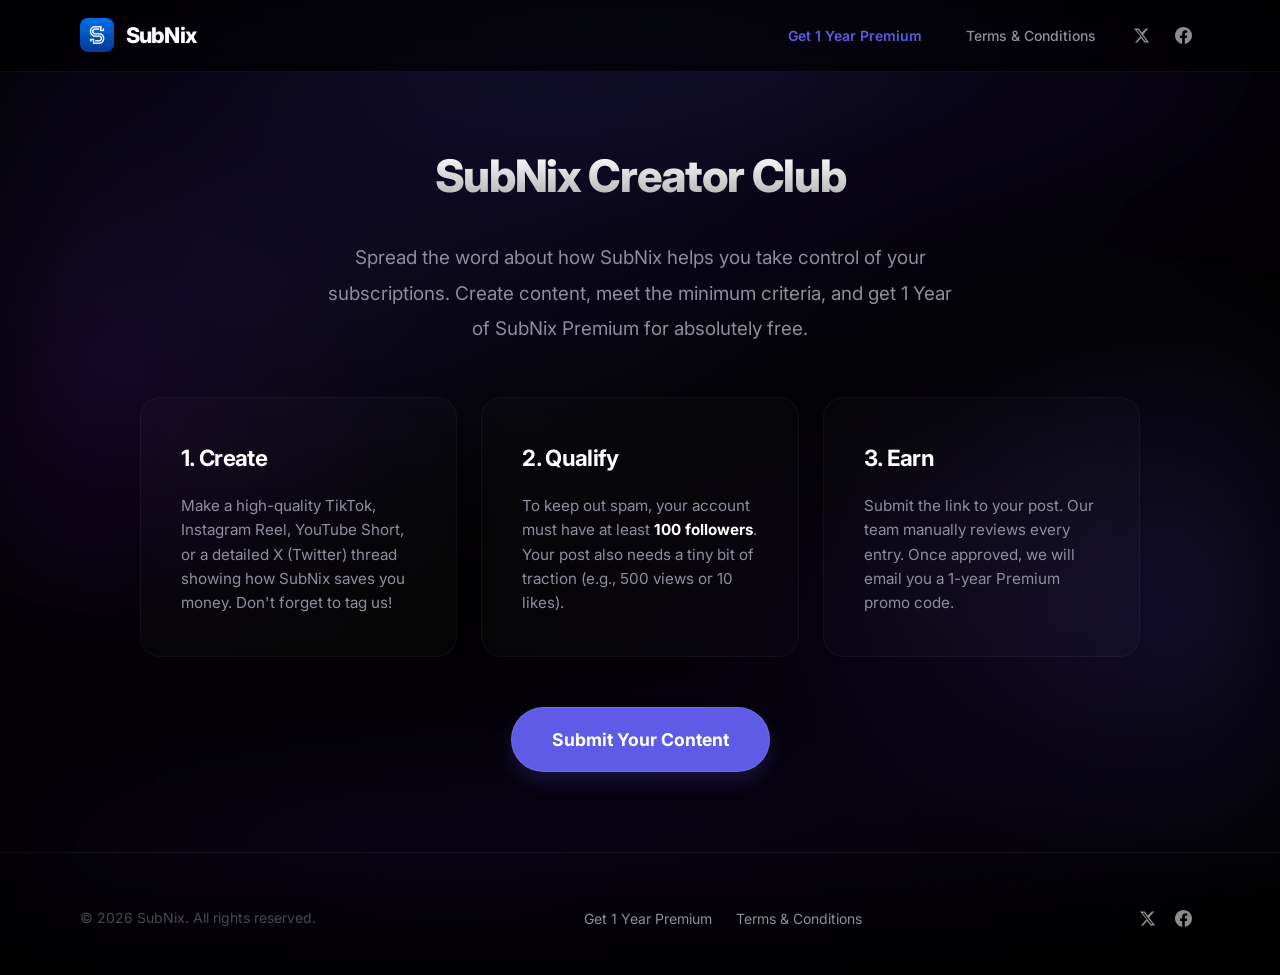
==== creator-club.html @ 7ee9c7db "Add files via upload" ====
<!DOCTYPE html>
<html lang="en">

<head>
    <meta charset="UTF-8">
    <meta name="viewport" content="width=device-width, initial-scale=1.0">
    <meta name="referrer" content="strict-origin-when-cross-origin">
    <title>Get 1 Year Premium Free - SubNix Creator Club</title>
    <meta name="description"
        content="Join the SubNix Creator Club. Create content about SubNix and earn 1 year of Premium for free.">
    <link rel="preconnect" href="https://fonts.googleapis.com">
    <link rel="preconnect" href="https://fonts.gstatic.com" crossorigin>
    <link href="https://fonts.googleapis.com/css2?family=Inter:wght@400;500;600;700;800&display=swap" rel="stylesheet">
    <link rel="stylesheet" href="style.css">
    <style>
        .creator-wrapper {
            display: flex;
            flex-direction: column;
            align-items: center;
            justify-content: center;
            gap: 50px;
            padding: 80px 20px;
            min-height: calc(100vh - 150px);
            text-align: center;
        }

        .creator-hero {
            max-width: 800px;
        }

        .creator-hero p {
            max-width: 640px;
            margin: 0 auto;
            color: var(--grey-500);
        }

        .steps-container {
            width: 100%;
            max-width: 1000px;
            margin: 0 auto;
        }

        .steps-grid {
            display: grid;
            grid-template-columns: repeat(auto-fit, minmax(280px, 1fr));
            gap: 24px;
        }

        .step-card {
            background: var(--white-02);
            backdrop-filter: blur(15px);
            -webkit-backdrop-filter: blur(15px);
            border: 1px solid var(--white-04);
            border-radius: 20px;
            padding: clamp(1.5rem, 4vw, 2.5rem);
            transition: transform 0.3s ease, border-color 0.3s ease;
            text-align: left;
        }

        .step-card:hover {
            transform: translateY(-5px);
            border-color: var(--indigo-border);
        }

        .step-card h3 {
            font-size: 1.4rem;
            margin-bottom: 1rem;
            color: var(--white);
        }

        .step-card p {
            font-size: 0.95rem;
            color: var(--grey-500);
            line-height: 1.6;
            margin: 0;
        }

        .btn-submit {
            display: inline-block;
            background: var(--indigo);
            color: var(--white);
            padding: 16px 40px;
            border-radius: 9999px;
            font-weight: 700;
            font-size: 1.1rem;
            transition: all 0.3s var(--ease-spring);
            box-shadow: 0 10px 20px rgba(94, 92, 230, 0.2);
            border: 1px solid rgba(255, 255, 255, 0.1);
            text-decoration: none;
        }

        .btn-submit:hover {
            transform: translateY(-4px) scale(1.02);
            box-shadow: 0 15px 30px rgba(94, 92, 230, 0.4);
            background: var(--indigo-bright);
            color: var(--white);
        }
    </style>

    <link rel="icon" type="image/png" href="favicon.png">
    <link rel="apple-touch-icon" href="favicon.png">

    <meta name="title" content="Get 1 Year Premium Free - SubNix Creator Club">
    <meta name="description"
        content="Join the SubNix Creator Club. Create content about SubNix and earn 1 year of Premium for free.">

    <meta property="og:type" content="website">
    <meta property="og:title" content="SubNix - Manage subscriptions. Save money.">
    <meta property="og:description"
        content="The smart subscription tracker with offline notifications, advanced analytics, and exclusive promo codes.">
    <meta property="og:image" content="og-image.jpg">

    <meta property="twitter:card" content="summary_large_image">
    <meta property="twitter:title" content="SubNix - Manage subscriptions. Save money.">
    <meta property="twitter:description"
        content="The smart subscription tracker with offline notifications, advanced analytics, and exclusive promo codes.">
    <meta property="twitter:image" content="og-image.jpg">
</head>

<body>

    <header class="navbar">
        <div class="container nav-content">
            <div class="nav-brand">
                <a href="index.html" style="display: flex; align-items: center; gap: 12px; text-decoration: none;">
                    <img src="logo.png" alt="SubNix Logo" class="nav-logo">
                    <span class="logo-text">SubNix</span>
                </a>
            </div>
            <nav class="nav-links">
                <a href="creator-club.html" class="premium-nav-link">Get 1 Year Premium</a>
                <a href="terms.html">Terms &amp; Conditions</a>
                <div class="nav-social" style="display: flex; gap: 8px; align-items: center; margin-left: 10px;">
                    <a href="https://x.com/subnix_app" target="_blank" rel="noopener noreferrer" class="social-icon"
                        aria-label="X (Twitter)">
                        <svg xmlns="http://www.w3.org/2000/svg" viewBox="0 0 24 24" fill="currentColor"
                            aria-hidden="true">
                            <path
                                d="M18.244 2.25h3.308l-7.227 8.26 8.502 11.24H16.17l-4.714-6.231-5.401 6.231H2.746l7.73-8.835L1.254 2.25H8.08l4.259 5.632 5.905-5.632zm-1.161 17.52h1.833L7.084 4.126H5.117z" />
                        </svg>
                    </a>
                    <a href="#" class="social-icon" aria-label="Facebook" rel="noopener">
                        <svg xmlns="http://www.w3.org/2000/svg" viewBox="0 0 24 24" fill="currentColor"
                            aria-hidden="true">
                            <path
                                d="M24 12.073c0-6.627-5.373-12-12-12s-12 5.373-12 12c0 5.99 4.388 10.954 10.125 11.854v-8.385H7.078v-3.47h3.047V9.43c0-3.007 1.792-4.669 4.533-4.669 1.312 0 2.686.235 2.686.235v2.953H15.83c-1.491 0-1.956.925-1.956 1.874v2.25h3.328l-.532 3.47h-2.796v8.385C19.612 23.027 24 18.062 24 12.073z" />
                        </svg>
                    </a>
                </div>
            </nav>
        </div>
    </header>

    <main>
        <div class="container">
            <div class="creator-wrapper">
                <!-- Hero -->
                <div class="creator-hero">
                    <h1 class="languages-title gradient-text">
                        SubNix Creator Club
                    </h1>
                    <p class="hero-subtitle" style="margin-bottom: 0;">
                        Spread the word about how SubNix helps you take control of your subscriptions.
                        Create content, meet the minimum criteria, and get 1 Year of SubNix Premium for absolutely free.
                    </p>
                </div>

                <!-- Steps -->
                <div class="steps-container">
                    <div class="steps-grid">
                        <div class="step-card">
                            <h3>1. Create</h3>
                            <p>Make a high-quality TikTok, Instagram Reel, YouTube Short, or a detailed X (Twitter)
                                thread
                                showing how SubNix saves you money. Don't forget to tag us!</p>
                        </div>
                        <div class="step-card">
                            <h3>2. Qualify</h3>
                            <p>To keep out spam, your account must have at least <strong>100 followers</strong>. Your
                                post
                                also needs a tiny bit of traction (e.g., 500 views or 10 likes).</p>
                        </div>
                        <div class="step-card">
                            <h3>3. Earn</h3>
                            <p>Submit the link to your post. Our team manually reviews every entry. Once approved, we
                                will
                                email you a 1-year Premium promo code.</p>
                        </div>
                    </div>
                </div>

                <!-- CTA -->
                <div class="creator-cta">
                    <a href="#" class="btn-submit">Submit Your Content</a>
                </div>
            </div>
        </div>
    </main>

    <footer class="footer">
        <div class="container footer-content">
            <p class="footer-copy">&copy; 2026 SubNix. All rights reserved.</p>
            <nav class="footer-nav">
                <a href="creator-club.html">Get 1 Year Premium</a>
                <a href="terms.html">Terms &amp; Conditions</a>
            </nav>
            <div class="social-links footer-social" aria-label="Follow us">
                <a href="https://x.com/subnix_app" target="_blank" rel="noopener noreferrer" class="social-icon"
                    aria-label="X (Twitter)">
                    <svg xmlns="http://www.w3.org/2000/svg" viewBox="0 0 24 24" fill="currentColor" aria-hidden="true">
                        <path
                            d="M18.244 2.25h3.308l-7.227 8.26 8.502 11.24H16.17l-4.714-6.231-5.401 6.231H2.746l7.73-8.835L1.254 2.25H8.08l4.259 5.632 5.905-5.632zm-1.161 17.52h1.833L7.084 4.126H5.117z" />
                    </svg>
                </a>
                <a href="#" class="social-icon" aria-label="Facebook" rel="noopener">
                    <svg xmlns="http://www.w3.org/2000/svg" viewBox="0 0 24 24" fill="currentColor" aria-hidden="true">
                        <path
                            d="M24 12.073c0-6.627-5.373-12-12-12s-12 5.373-12 12c0 5.99 4.388 10.954 10.125 11.854v-8.385H7.078v-3.47h3.047V9.43c0-3.007 1.792-4.669 4.533-4.669 1.312 0 2.686.235 2.686.235v2.953H15.83c-1.491 0-1.956.925-1.956 1.874v2.25h3.328l-.532 3.47h-2.796v8.385C19.612 23.027 24 18.062 24 12.073z" />
                    </svg>
                </a>
            </div>
        </div>
    </footer>

</body>

</html>
---- style.css ----
/* ═══════════════════════════════════════════════════════════════════════════
   SubNix Landing — Premium 2026 CSS
   Engine: Transparent PNG mockups · frosted glass · geometric background
   ═══════════════════════════════════════════════════════════════════════════ */

/* ── Design Tokens ─────────────────────────────────────────────────────────── */
:root {
    --black: #000000;
    --indigo: #5E5CE6;
    --indigo-bright: #7B79FF;
    --indigo-glow: rgba(94, 92, 230, 0.22);
    --indigo-dim: rgba(94, 92, 230, 0.13);
    --indigo-border: rgba(94, 92, 230, 0.28);
    --white: #FFFFFF;
    --grey-300: #D1D1D6;
    --grey-500: #8E8E9F;
    --grey-600: #48484F;
    --white-02: rgba(255, 255, 255, 0.02);
    --white-04: rgba(255, 255, 255, 0.04);
    --white-06: rgba(255, 255, 255, 0.06);
    --white-10: rgba(255, 255, 255, 0.1);
    --font: 'Inter', system-ui, -apple-system, sans-serif;
    --ease-spring: cubic-bezier(0.34, 1.56, 0.64, 1);
    --ease-out: cubic-bezier(0.16, 1, 0.3, 1);
    --section-v: clamp(100px, 12vw, 160px);
    --row-gap: clamp(80px, 10vw, 140px);
}

/* ── Reset ─────────────────────────────────────────────────────────────────── */
*,
*::before,
*::after {
    margin: 0;
    padding: 0;
    box-sizing: border-box;
}

html {
    scroll-behavior: smooth;
}

/* ── Global image rule — keep 3x mockups razor-sharp at any scale ─────────── */
img {
    max-width: 100%;
    height: auto;
    image-rendering: -webkit-optimize-contrast;
    image-rendering: crisp-edges;
}

/* ═══════════════════════════════════════════════════════════════════════════
   GLOBAL BACKGROUND OVERHAUL
   1. Subtle Geometric Grid
   2. Layered Indigo Fog
   3. Noise Texture Matte Finish
   ═══════════════════════════════════════════════════════════════════════════ */
body {
    color: var(--grey-300);
    font-family: var(--font);
    line-height: 1.8;
    -webkit-font-smoothing: antialiased;
    -moz-osx-font-smoothing: grayscale;
    min-height: 100vh;
    display: flex;
    flex-direction: column;
    position: relative;
    background-color: var(--black);
}

/* Layer 1: The Dark Fog */
body::before {
    content: '';
    position: fixed;
    inset: 0;
    z-index: 0;
    pointer-events: none;
    background-image:
        radial-gradient(ellipse 90% 45% at 35% 105%, rgba(70, 10, 160, 0.20) 0%, transparent 65%),
        radial-gradient(ellipse 55% 55% at 95% 65%, rgba(94, 92, 230, 0.15) 0%, transparent 60%),
        radial-gradient(ellipse 60% 50% at 0% 45%, rgba(110, 15, 210, 0.18) 0%, transparent 60%),
        radial-gradient(ellipse 110% 65% at 50% -5%, rgba(94, 92, 230, 0.28) 0%, rgba(60, 10, 180, 0.10) 40%, transparent 68%),
        /* Extra dense depth layers */
        radial-gradient(ellipse 70% 40% at 25% 30%, rgba(94, 92, 230, 0.11) 0%, transparent 70%),
        radial-gradient(ellipse 65% 45% at 80% 70%, rgba(80, 5, 180, 0.10) 0%, transparent 70%);
    filter: blur(60px);
}

/* Layer 2: Geometric Grid & Matte Noise Texture */
body::after {
    content: '';
    position: fixed;
    inset: 0;
    z-index: 0;
    pointer-events: none;
    /* Composite the noise and the grid together */
    background-image:
        /* The CSS Geometric Grid */
        linear-gradient(rgba(255, 255, 255, 0.03) 1px, transparent 1px),
        linear-gradient(90deg, rgba(255, 255, 255, 0.03) 1px, transparent 1px),
        /* The SVG Noise */
        url("data:image/svg+xml,%3Csvg xmlns='http://www.w3.org/2000/svg' width='300' height='300'%3E%3Cfilter id='n' x='0' y='0'%3E%3CfeTurbulence type='fractalNoise' baseFrequency='0.85' numOctaves='4' stitchTiles='stitch'/%3E%3C/filter%3E%3Crect width='300' height='300' filter='url(%23n)'/%3E%3C/svg%3E");
    background-size: clamp(30px, 4vw, 60px) clamp(30px, 4vw, 60px), clamp(30px, 4vw, 60px) clamp(30px, 4vw, 60px), 300px 300px;
    background-position: center bottom;
    background-repeat: repeat;
    /* Opacity applies to both to keep them deeply subtle */
    opacity: 0.12;
    mix-blend-mode: overlay;
    /* Fade grid out near top and bottom */
    -webkit-mask-image: linear-gradient(to bottom, transparent, black 15%, black 85%, transparent);
    mask-image: linear-gradient(to bottom, transparent, black 15%, black 85%, transparent);
}

/* ── All semantic content above the fog ──────────────────────────────────── */
header,
main,
footer {
    position: relative;
    z-index: 1;
}

/* ── Typography ─────────────────────────────────────────────────────────── */
/* Silver-white gradient on ALL major headings */
h1,
h2 {
    font-weight: 800;
    line-height: 1.08;
    letter-spacing: -0.048em;
    background: linear-gradient(to bottom, #FFFFFF 0%, #B0B0B0 100%);
    -webkit-background-clip: text;
    -webkit-text-fill-color: transparent;
    background-clip: text;
    color: transparent;
}

h3,
h4 {
    color: var(--white);
    font-weight: 700;
    letter-spacing: -0.03em;
}

p {
    font-size: clamp(1rem, 1.6vw, 1.125rem);
    line-height: 1.88;
}

a {
    color: var(--grey-500);
    text-decoration: none;
    transition: color 0.25s ease;
}

strong {
    color: var(--white);
    font-weight: 700;
}

.text-center {
    text-align: center;
}

.justify-center {
    justify-content: center;
}

/* ── Container ──────────────────────────────────────────────────────────── */
.container {
    width: 100%;
    max-width: 1200px;
    margin-inline: auto;
    padding-inline: clamp(1.25rem, 5vw, 2.5rem);
}

/* ═══════════════════════════════════════════════════════════════════════════
   KEYFRAMES
   ═══════════════════════════════════════════════════════════════════════════ */
@keyframes fadeSlideUp {
    from {
        opacity: 0;
        transform: translateY(48px);
    }

    to {
        opacity: 1;
        transform: translateY(0);
    }
}

@keyframes badgePulse {

    0%,
    100% {
        box-shadow: 0 0 14px rgba(94, 92, 230, 0.30),
            0 0 36px rgba(94, 92, 230, 0.10);
    }

    50% {
        box-shadow: 0 0 24px rgba(94, 92, 230, 0.55),
            0 0 56px rgba(94, 92, 230, 0.20);
    }
}

/* Background pulse for glassmorphism feature cards */
@keyframes glassPulse {

    0%,
    100% {
        background: rgba(94, 92, 230, 0.01);
        box-shadow: 0 0 30px rgba(94, 92, 230, 0.02);
    }

    50% {
        background: rgba(94, 92, 230, 0.03);
        box-shadow: 0 0 60px rgba(94, 92, 230, 0.08);
    }
}

/* ═══════════════════════════════════════════════════════════════════════════
   NAVBAR
   ═══════════════════════════════════════════════════════════════════════════ */
.navbar {
    position: sticky;
    top: 0;
    z-index: 1000;
    padding: 1rem 0;
    background: rgba(0, 0, 0, 0.6);
    backdrop-filter: blur(20px);
    -webkit-backdrop-filter: blur(20px);
    border-bottom: 1px solid rgba(255, 255, 255, 0.05);
}

.nav-content {
    display: flex;
    align-items: center;
    justify-content: space-between;
}

.nav-brand {
    display: flex;
    align-items: center;
    gap: 12px;
}

.nav-logo {
    height: 34px;
    width: 34px;
    border-radius: 8px;
    object-fit: contain;
    image-rendering: auto;
}

.logo-text {
    font-size: 1.35rem;
    font-weight: 800;
    letter-spacing: -0.04em;
    color: var(--white);
    background: none;
    -webkit-text-fill-color: var(--white);
}

.nav-links {
    display: flex;
    align-items: center;
    gap: 0.25rem;
}

.nav-links a {
    font-size: 0.875rem;
    font-weight: 500;
    padding: 6px 14px;
    border-radius: 6px;
    transition: color 0.25s ease, background 0.25s ease;
}

.nav-links a:hover {
    color: var(--white);
    background: var(--white-06);
}

.premium-nav-link {
    color: var(--indigo) !important;
    font-weight: 600 !important;
    margin-right: 12px;
}

.premium-nav-link:hover {
    color: var(--indigo-bright) !important;
    text-shadow: 0 0 12px rgba(94, 92, 230, 0.4);
}

/* ── Social icon links ─────────────────────────────────────── */
.social-links {
    display: flex;
    align-items: center;
    gap: 2px;
    padding-left: 0.625rem;
    margin-left: 0.25rem;
    border-left: 1px solid var(--white-06);
}

.social-icon {
    display: flex;
    align-items: center;
    justify-content: center;
    width: 34px;
    height: 34px;
    border-radius: 7px;
    color: rgba(255, 255, 255, 0.55);
    transition:
        color 0.25s ease,
        transform 0.3s var(--ease-spring),
        filter 0.3s ease,
        background 0.25s ease;
}

.social-icon:hover {
    color: var(--white);
    transform: translateY(-2px) scale(1.1);
    background: var(--white-10);
    filter: drop-shadow(0 0 12px rgba(94, 92, 230, 0.45));
}

.social-icon svg {
    width: 17px;
    height: 17px;
    display: block;
    flex-shrink: 0;
}

.footer-social {
    border-left: none;
    padding-left: 0;
    margin-left: 0;
}

/* ═══════════════════════════════════════════════════════════════════════════
   HERO
   ═══════════════════════════════════════════════════════════════════════════ */
.hero {
    padding: clamp(60px, 8vw, 80px) 0 calc(var(--section-v) * 0.8);
}

.hero-grid {
    display: flex;
    flex-direction: column;
    align-items: center;
    gap: clamp(3rem, 6vw, 5rem);
    text-align: center;
}

.hero-content {
    animation: fadeSlideUp 0.9s var(--ease-out) both;
}

/* ── Badge ── */
.badge {
    display: inline-flex;
    align-items: center;
    gap: 8px;
    background: var(--indigo-dim);
    border: 1px solid var(--indigo-border);
    color: var(--white);
    padding: 5px 18px;
    border-radius: 9999px;
    font-size: 0.77rem;
    font-weight: 700;
    letter-spacing: 0.07em;
    text-transform: uppercase;
    margin-bottom: 1.75rem;
    background-clip: unset;
    -webkit-background-clip: unset;
    -webkit-text-fill-color: unset;
}

.badge-dot {
    display: inline-block;
    width: 7px;
    height: 7px;
    border-radius: 50%;
    background: var(--indigo-bright);
    box-shadow: 0 0 8px var(--indigo-bright);
    flex-shrink: 0;
    animation: badgePulse 3s ease-in-out infinite;
}

.badge-divider {
    opacity: 0.35;
}

.badge-text {
    color: var(--grey-300);
    font-weight: 400;
    letter-spacing: 0.01em;
    text-transform: none;
}

.hero-title {
    font-size: clamp(2.8rem, 7.5vw, 5.8rem);
    letter-spacing: -0.052em;
    margin-bottom: 1.4rem;
}

.hero-subtitle {
    max-width: 500px;
    margin-inline: auto;
    margin-bottom: 2rem;
    color: var(--grey-500);
    font-size: clamp(1rem, 1.8vw, 1.18rem);
}

.rating {
    display: inline-flex;
    align-items: center;
    gap: 10px;
    font-size: 0.88rem;
    font-weight: 600;
    color: var(--white);
    margin-bottom: 2rem;
    padding: 7px 18px;
    border-radius: 9999px;
    background: rgba(255, 255, 255, 0.04);
    border: 1px solid var(--white-06);
}

.stars {
    letter-spacing: 2px;
    font-size: 0.8rem;
}

.store-badges {
    display: flex;
    gap: 1rem;
    flex-wrap: wrap;
    justify-content: center;
    align-items: center;
}

.store-link {
    display: inline-block;
    border-radius: 10px;
    transition: transform 0.4s var(--ease-spring), filter 0.4s ease;
}

.store-link:hover {
    transform: translateY(-6px) scale(1.05);
    filter: drop-shadow(0 14px 32px rgba(94, 92, 230, 0.50));
}

.store-badge {
    display: block;
    height: 48px;
    width: auto;
    border-radius: 10px;
}

.hero-visual {
    display: flex;
    justify-content: center;
    width: 100%;
    max-width: 360px;
    animation: fadeSlideUp 1.1s 0.12s var(--ease-out) both;
}

/* ═══════════════════════════════════════════════════════════════════════════
   MOCKUPS — Static, deep shadow framing
   ═══════════════════════════════════════════════════════════════════════════ */
.floating-mockup {
    display: block;
    width: 100%;
    height: auto;
    /* Static float, deep physical shadows */
    filter:
        drop-shadow(0 30px 60px rgba(94, 92, 230, 0.2)) drop-shadow(0 15px 30px rgba(0, 0, 0, 0.7));
    /* Levitation permanently removed */
    transform: none;
    animation: none;
}

/* ═══════════════════════════════════════════════════════════════════════════
   ZIG-ZAG FEATURES w/ Frosted Glass Cards
   ═══════════════════════════════════════════════════════════════════════════ */
.zig-zag-features {
    display: flex;
    flex-direction: column;
    gap: var(--row-gap);
    padding: var(--section-v) 0;
}

.feature-row {
    display: flex;
    flex-direction: column;
    align-items: center;
    gap: clamp(2rem, 4vw, 3rem);
    text-align: center;
}

/* Frosted glass wrapper for text */
.feature-text.feature-glass {
    width: 100%;
    max-width: 560px;
    background: var(--white-02);
    backdrop-filter: blur(15px);
    -webkit-backdrop-filter: blur(15px);
    border: 1px solid var(--white-04);
    border-radius: 20px;
    padding: clamp(2rem, 5vw, 40px);
    animation: glassPulse 6s ease-in-out infinite;
    box-sizing: border-box;
}

.feature-glass h2 {
    font-size: clamp(2rem, 3.5vw, 2.8rem);
    line-height: 1.1;
    overflow-wrap: break-word;
    word-wrap: break-word;
    margin-bottom: 1.25rem;
}

.feature-glass p {
    color: var(--grey-500);
    margin-bottom: 0;
}

.feature-image-wrapper {
    display: flex;
    justify-content: center;
    align-items: center;
    width: 100%;
    max-width: 280px;
}

/* Double mockup logic */
.double-mockup {
    display: flex;
    align-items: flex-start;
    gap: clamp(10px, 2.5vw, 18px);
    max-width: 360px;
    overflow: visible;
}

.double-mockup .floating-mockup {
    width: calc(50% - 9px);
    flex-shrink: 0;
}

.mockup-offset {
    /* Offset retained for styling, but no animation */
    margin-top: 40px;
}

/* Premium badge in features */
.badge-pro {
    display: inline-block;
    font-size: 0.70rem;
    font-weight: 700;
    letter-spacing: 0.13em;
    text-transform: uppercase;
    color: var(--indigo-bright);
    background: rgba(94, 92, 230, 0.10);
    border: 1px solid rgba(94, 92, 230, 0.30);
    padding: 5px 16px;
    border-radius: 9999px;
    margin-bottom: 1rem;
    animation: badgePulse 3.5s ease-in-out infinite;
}

/* ═══════════════════════════════════════════════════════════════════════════
   COMPARE PLANS TABLE
   ═══════════════════════════════════════════════════════════════════════════ */
.compare-section {
    padding: var(--section-v) 0;
}

.compare-header {
    margin-bottom: clamp(3rem, 6vw, 4.5rem);
}

.compare-header .section-title {
    margin-bottom: 1rem;
}

.section-subtitle {
    color: var(--grey-500);
    font-size: clamp(1rem, 1.8vw, 1.18rem);
}

.compare-table-wrapper {
    width: 100%;
    max-width: 900px;
    margin: 0 auto;
    overflow-x: auto;
    -webkit-overflow-scrolling: touch;
    padding-bottom: 1rem;
}

.compare-table {
    width: 100%;
    border-collapse: separate;
    border-spacing: 0;
    min-width: 500px;
}

.compare-table th,
.compare-table td {
    padding: 1.25rem 1rem;
    text-align: center;
    border-bottom: 1px solid var(--white-06);
}

.compare-table th:first-child,
.compare-table td:first-child {
    text-align: left;
    font-weight: 500;
    color: var(--grey-300);
    width: 50%;
    padding-left: 1.5rem;
}

.compare-table tbody tr:last-child td {
    border-bottom: none;
}

.compare-table tbody tr {
    transition: background 0.3s ease;
}

.compare-table tbody tr:hover {
    background: rgba(255, 255, 255, 0.015);
}

/* Free Plan Column */
.free-col {
    color: var(--grey-500);
    font-weight: 600;
    font-size: 1.1rem;
}

/* Premium Plan Column */
.premium-col {
    background: rgba(94, 92, 230, 0.05);
    border-top-left-radius: 16px;
    border-top-right-radius: 16px;
    border: 1px solid var(--indigo-border);
    border-bottom: none;
    position: relative;
}

.compare-table td:last-child {
    background: rgba(94, 92, 230, 0.05);
    border-left: 1px solid var(--indigo-border);
    border-right: 1px solid var(--indigo-border);
}

.compare-table tbody tr:last-child td:last-child {
    border-bottom: 1px solid var(--indigo-border);
    border-bottom-left-radius: 16px;
    border-bottom-right-radius: 16px;
}

.premium-col-header {
    display: flex;
    flex-direction: column;
    align-items: center;
    gap: 8px;
    padding: 0.5rem 0;
}

.premium-col-header h3 {
    margin: 0;
    font-size: 1.4rem;
}

.recommended-badge {
    background: var(--indigo);
    color: var(--white);
    font-size: 0.65rem;
    font-weight: 800;
    letter-spacing: 0.1em;
    padding: 3px 10px;
    border-radius: 9999px;
}

.check-icon {
    width: 22px;
    height: 22px;
    color: var(--grey-600);
}

.check-icon.highlight {
    color: var(--indigo-bright);
    filter: drop-shadow(0 0 8px rgba(94, 92, 230, 0.5));
}

.empty-dash {
    color: var(--grey-600);
}

/* ═══════════════════════════════════════════════════════════════════════════
   SHARED SECTION HEADING
   ═══════════════════════════════════════════════════════════════════════════ */
.section-title {
    font-size: clamp(2rem, 4.8vw, 3.4rem);
    margin-bottom: clamp(2rem, 4vw, 3.5rem);
}

/* ═══════════════════════════════════════════════════════════════════════════
   VIDEO
   ═══════════════════════════════════════════════════════════════════════════ */
.video-section {
    padding: var(--section-v) 0;
}

.video-glass-wrapper {
    position: relative;
    width: 100%;
    max-width: 1000px;
    margin-inline: auto;
    padding: 14px;
    border-radius: 24px;
    background: rgba(255, 255, 255, 0.02);
    backdrop-filter: blur(20px) saturate(150%);
    -webkit-backdrop-filter: blur(20px) saturate(150%);
    border: 1px solid rgba(255, 255, 255, 0.05);

    box-shadow:
        inset 0 1px 0 rgba(255, 255, 255, 0.06),
        0 20px 60px rgba(0, 0, 0, 0.70),
        0 0 80px rgba(94, 92, 230, 0.22),
        0 0 180px rgba(80, 10, 180, 0.10);

    transition: box-shadow 0.4s ease;
}

.video-glass-wrapper:hover {
    box-shadow:
        inset 0 1px 0 rgba(255, 255, 255, 0.09),
        0 24px 80px rgba(0, 0, 0, 0.75),
        0 0 120px rgba(94, 92, 230, 0.35),
        0 0 240px rgba(80, 10, 180, 0.18);
}

.video-container {
    position: relative;
    padding-bottom: 56.25%;
    height: 0;
    overflow: hidden;
    border-radius: 14px;
    background: #000;
}

.video-container iframe {
    position: absolute;
    inset: 0;
    width: 100%;
    height: 100%;
    border: none;
}

/* ═══════════════════════════════════════════════════════════════════════════
   BOTTOM CTA
   ═══════════════════════════════════════════════════════════════════════════ */
.bottom-cta {
    padding: var(--section-v) 0;
    text-align: center;
}

.cta-content {
    display: flex;
    flex-direction: column;
    align-items: center;
    gap: 1.5rem;
}

.cta-title {
    font-size: clamp(2.2rem, 5vw, 3.8rem);
    letter-spacing: -0.04em;
    line-height: 1.1;
    margin-bottom: 0.5rem;
}

.cta-sub {
    color: var(--grey-500);
    font-size: clamp(1rem, 1.6vw, 1.1rem);
    max-width: 440px;
    margin-bottom: 0.25rem;
}

/* ═══════════════════════════════════════════════════════════════════════════
   FOOTER
   ═══════════════════════════════════════════════════════════════════════════ */
.footer {
    background: transparent;
    border-top: 1px solid var(--white-06);
    padding: 3rem 0 40px;
    margin-top: auto;
}

.footer-content {
    display: flex;
    flex-direction: column;
    align-items: center;
    text-align: center;
    gap: 0.875rem;
}

.footer-copy {
    font-size: 0.875rem;
    color: var(--grey-600);
}

.footer-nav {
    display: flex;
    gap: 1.5rem;
    justify-content: center;
}

.footer-nav a {
    font-size: 0.875rem;
}

.footer-nav a:hover {
    color: var(--white);
}

/* ═══════════════════════════════════════════════════════════════════════════
   TERMS / STATIC PAGE
   ═══════════════════════════════════════════════════════════════════════════ */
.page-content {
    flex: 1;
    padding: clamp(2rem, 6vw, 5rem) clamp(1.25rem, 5vw, 2.5rem);
    max-width: 800px;
    margin-inline: auto;
    width: 100%;
}

.page-title {
    font-size: clamp(2rem, 5vw, 2.8rem);
    margin-bottom: 0.5rem;
}

.last-updated {
    font-size: 0.875rem;
    opacity: 0.45;
    margin-bottom: 2.5rem;
}

.document-card {
    background: rgba(255, 255, 255, 0.025);
    border-radius: 20px;
    padding: clamp(1.5rem, 4vw, 3rem);
    border: 1px solid var(--white-06);
    backdrop-filter: blur(12px);
    -webkit-backdrop-filter: blur(12px);
}

.document-card h2 {
    font-size: 1.3rem;
    margin: 2.5rem 0 0.75rem;
}

.document-card h2:first-child {
    margin-top: 0;
}

.document-card p {
    margin-bottom: 1.25rem;
}

.legal-content ul {
    margin-bottom: 2rem;
    padding: 0;
    list-style: none;
}

.legal-content li {
    position: relative;
    padding-left: 1.5rem;
    margin-bottom: 0.75rem;
    color: var(--grey-500);
    line-height: 1.7;
    font-size: 0.95rem;
}

.legal-content li::before {
    content: "•";
    position: absolute;
    left: 0;
    color: var(--indigo-bright);
    font-weight: 800;
}

.legal-content strong {
    color: var(--white);
}

.logo {
    font-size: 1.35rem;
    font-weight: 800;
    letter-spacing: -0.04em;
    color: var(--white);
    background: none;
    -webkit-text-fill-color: var(--white);
}

/* ═══════════════════════════════════════════════════════════════════════════
   DESKTOP ≥ 900px
   ═══════════════════════════════════════════════════════════════════════════ */
@media (min-width: 900px) {

    .hero-grid {
        flex-direction: row;
        text-align: left;
        justify-content: space-between;
        align-items: center;
    }

    .hero-content {
        flex: 1 1 55%;
        max-width: 580px;
    }

    .hero-subtitle {
        margin-inline: 0;
    }

    .rating,
    .store-badges {
        justify-content: flex-start;
    }

    .hero-visual {
        flex: 1 1 40%;
        justify-content: flex-end;
        max-width: 380px;
    }

    .feature-row {
        flex-direction: row;
        text-align: left;
        justify-content: space-between;
        align-items: center;
        gap: clamp(2rem, 4vw, 3.5rem);
    }

    .feature-row.reverse {
        flex-direction: row-reverse;
    }

    /* Target the frosted glass card */
    .feature-glass {
        flex: 1 1 50%;
        max-width: 520px;
    }

    .feature-image-wrapper {
        flex: 1 1 40%;
        max-width: 320px;
    }

    .double-mockup {
        max-width: 380px;
    }

    .footer-content {
        flex-direction: row;
        justify-content: space-between;
        align-items: center;
        text-align: left;
    }

    .footer-nav {
        justify-content: flex-end;
    }

    .footer-social {
        justify-content: flex-end;
    }
}

/* ═══════════════════════════════════════════════════════════════════════════
   MOBILE < 768px
   ═══════════════════════════════════════════════════════════════════════════ */
@media (max-width: 767px) {

    .feature-row>.feature-glass,
    .feature-row.reverse>.feature-glass {
        order: 2;
        /* Padding stays handled by the clamp() on .feature-glass */
    }

    .feature-row>.feature-image-wrapper,
    .feature-row.reverse>.feature-image-wrapper {
        order: 1;
    }

    .feature-image-wrapper {
        max-width: 240px;
    }

    .double-mockup {
        max-width: 280px;
        gap: 10px;
    }

    .hero-visual {
        max-width: 260px;
    }

    .video-glass-wrapper {
        padding: 10px;
        border-radius: 18px;
    }

    .video-container {
        border-radius: 10px;
    }

    .compare-table th,
    .compare-table td {
        padding: 1rem 0.5rem;
    }

    .compare-table th:first-child,
    .compare-table td:first-child {
        padding-left: 0.5rem;
    }
}

/* ═══════════════════════════════════════════════════════════════════════════
   EXTRA SMALL < 420px
   ═══════════════════════════════════════════════════════════════════════════ */
@media (max-width: 420px) {
    .badge {
        font-size: 0.70rem;
        padding: 4px 12px;
    }
}

/* ── Store Badges ───────────────────────────────────────────────────────────── */
.store-link {
    display: inline-block;
    transition: transform 0.4s var(--ease-spring), filter 0.4s ease;
}

.store-badge {
    display: block;
    height: 48px;
    width: auto;
    object-fit: contain;
    padding: 2px;
    box-sizing: border-box;
    transition: filter 0.3s ease;
}

/* ── Utilities ───────────────────────────────────────────────────────────── */
.gradient-text {
    background: linear-gradient(to bottom, #FFFFFF 0%, #B0B0B0 100%);
    -webkit-background-clip: text;
    -webkit-text-fill-color: transparent;
    background-clip: text;
    color: transparent;
}

.text-center {
    text-align: center;
}

/* ── Languages Section ───────────────────────────────────────────────────── */
.languages-section {
    text-align: center;
    padding: 80px 0;
}

.languages-subtitle {
    font-size: 0.75rem;
    font-weight: 700;
    letter-spacing: 0.2em;
    text-transform: uppercase;
    color: var(--indigo);
    margin-bottom: 12px;
    opacity: 0.9;
    text-shadow: 0 0 10px rgba(94, 92, 230, 0.3);
}

.languages-title {
    font-size: clamp(1.5rem, 3.5vw, 2.8rem);
    font-weight: 800;
    margin-bottom: 40px;
    letter-spacing: -0.03em;
}

.languages-grid {
    display: flex;
    flex-wrap: wrap;
    justify-content: center;
    gap: 12px;
    max-width: 800px;
    margin: 0 auto;
}

.lang-pill {
    background: rgba(255, 255, 255, 0.03);
    backdrop-filter: blur(10px);
    -webkit-backdrop-filter: blur(10px);
    border: 1px solid rgba(255, 255, 255, 0.06);
    border-radius: 40px;
    padding: 10px 20px;
    color: #A1A1AA;
    font-size: 0.95rem;
    font-weight: 500;
    transition: all 0.3s ease;
    cursor: default;
}

.lang-pill:hover {
    color: var(--white);
    border-color: rgba(94, 92, 230, 0.5);
    background: rgba(94, 92, 230, 0.08);
    transform: translateY(-2px);
    box-shadow:
        0 0 20px rgba(94, 92, 230, 0.15),
        inset 0 0 10px rgba(94, 92, 230, 0.05);
}

/* ── Pricing Section ─────────────────────────────────────────────────────── */
.pricing-section {
    padding: 80px 0;
}

.pricing-grid {
    display: grid;
    grid-template-columns: repeat(auto-fit, minmax(280px, 1fr));
    gap: 30px;
    max-width: 1000px;
    margin: 0 auto;
    padding: 0 20px;
}

.pricing-card {
    background: rgba(255, 255, 255, 0.02);
    backdrop-filter: blur(15px);
    -webkit-backdrop-filter: blur(15px);
    border: 1px solid rgba(255, 255, 255, 0.05);
    border-radius: 24px;
    padding: 60px 30px 40px;
    text-align: center;
    position: relative;
    transition: transform 0.3s ease, background 0.3s ease;
    display: flex;
    flex-direction: column;
    align-items: center;
}

.pricing-card:hover {
    background: rgba(255, 255, 255, 0.04);
    transform: translateY(-5px);
}

.pricing-card.popular {
    border: 1px solid var(--indigo);
    box-shadow:
        0 0 30px rgba(94, 92, 230, 0.15),
        inset 0 0 20px rgba(94, 92, 230, 0.05);
}

.pricing-card h4 {
    font-size: 0.9rem;
    color: var(--grey-300);
    text-transform: uppercase;
    letter-spacing: 0.15em;
    margin-bottom: 1.5rem;
    font-weight: 700;
}

.pricing-card .price {
    font-size: clamp(2.5rem, 4vw, 3.2rem);
    font-weight: 800;
    color: var(--white);
    line-height: 1;
    margin-bottom: 0.5rem;
}

.pricing-card .period {
    font-size: 1.1rem;
    color: var(--grey-500);
    font-weight: 500;
}

.pricing-card .desc {
    color: var(--grey-500);
    font-size: 0.95rem;
    margin-top: 10px;
}
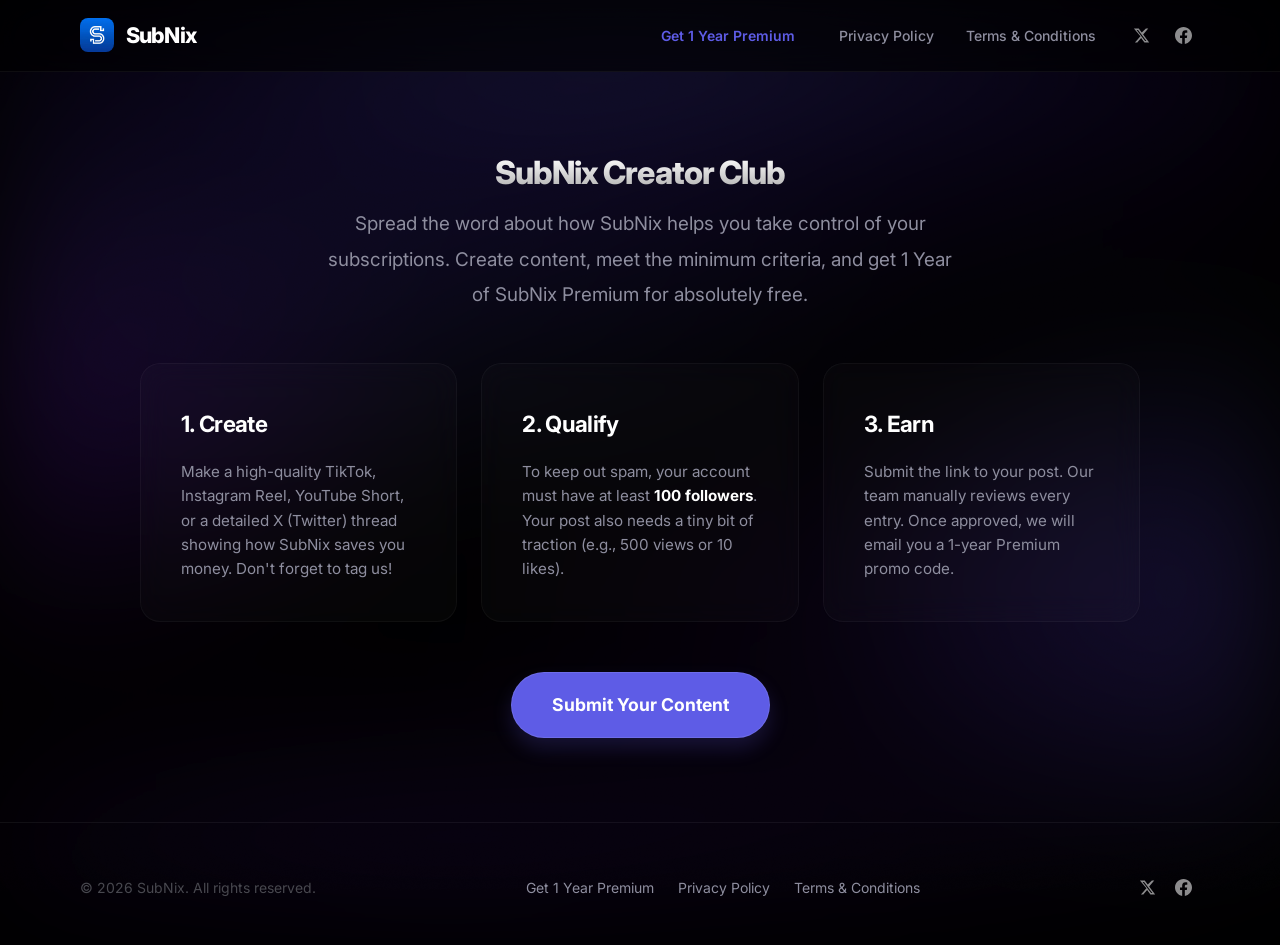
==== commit 865a27a2: "Add files via upload" ====
--- a/creator-club.html
+++ b/creator-club.html
@@ -129,6 +129,7 @@
             </div>
             <nav class="nav-links">
                 <a href="creator-club.html" class="premium-nav-link">Get 1 Year Premium</a>
+                <a href="privacy.html">Privacy Policy</a>
                 <a href="terms.html">Terms &amp; Conditions</a>
                 <div class="nav-social" style="display: flex; gap: 8px; align-items: center; margin-left: 10px;">
                     <a href="https://x.com/subnix_app" target="_blank" rel="noopener noreferrer" class="social-icon"
@@ -202,6 +203,7 @@
             <p class="footer-copy">&copy; 2026 SubNix. All rights reserved.</p>
             <nav class="footer-nav">
                 <a href="creator-club.html">Get 1 Year Premium</a>
+                <a href="privacy.html">Privacy Policy</a>
                 <a href="terms.html">Terms &amp; Conditions</a>
             </nav>
             <div class="social-links footer-social" aria-label="Follow us">
--- a/style.css
+++ b/style.css
@@ -698,8 +698,9 @@
    SHARED SECTION HEADING
    ═══════════════════════════════════════════════════════════════════════════ */
 .section-title {
-    font-size: clamp(2rem, 4.8vw, 3.4rem);
-    margin-bottom: clamp(2rem, 4vw, 3.5rem);
+    font-size: clamp(2rem, 3.5vw, 2.8rem);
+    line-height: 1.1;
+    margin-bottom: 1.25rem;
 }
 
 /* ═══════════════════════════════════════════════════════════════════════════
@@ -771,7 +772,6 @@
 }
 
 .cta-title {
-    font-size: clamp(2.2rem, 5vw, 3.8rem);
     letter-spacing: -0.04em;
     line-height: 1.1;
     margin-bottom: 0.5rem;
@@ -827,7 +827,7 @@
 .page-content {
     flex: 1;
     padding: clamp(2rem, 6vw, 5rem) clamp(1.25rem, 5vw, 2.5rem);
-    max-width: 800px;
+    max-width: 1000px;
     margin-inline: auto;
     width: 100%;
 }
@@ -1082,9 +1082,7 @@
 }
 
 .languages-title {
-    font-size: clamp(1.5rem, 3.5vw, 2.8rem);
-    font-weight: 800;
-    margin-bottom: 40px;
+    margin-bottom: 1rem;
     letter-spacing: -0.03em;
 }
 
@@ -1126,6 +1124,11 @@
     padding: 80px 0;
 }
 
+.pricing-subtitle {
+    margin-top: 1.75rem !important;
+    margin-bottom: 60px !important;
+}
+
 .pricing-grid {
     display: grid;
     grid-template-columns: repeat(auto-fit, minmax(280px, 1fr));
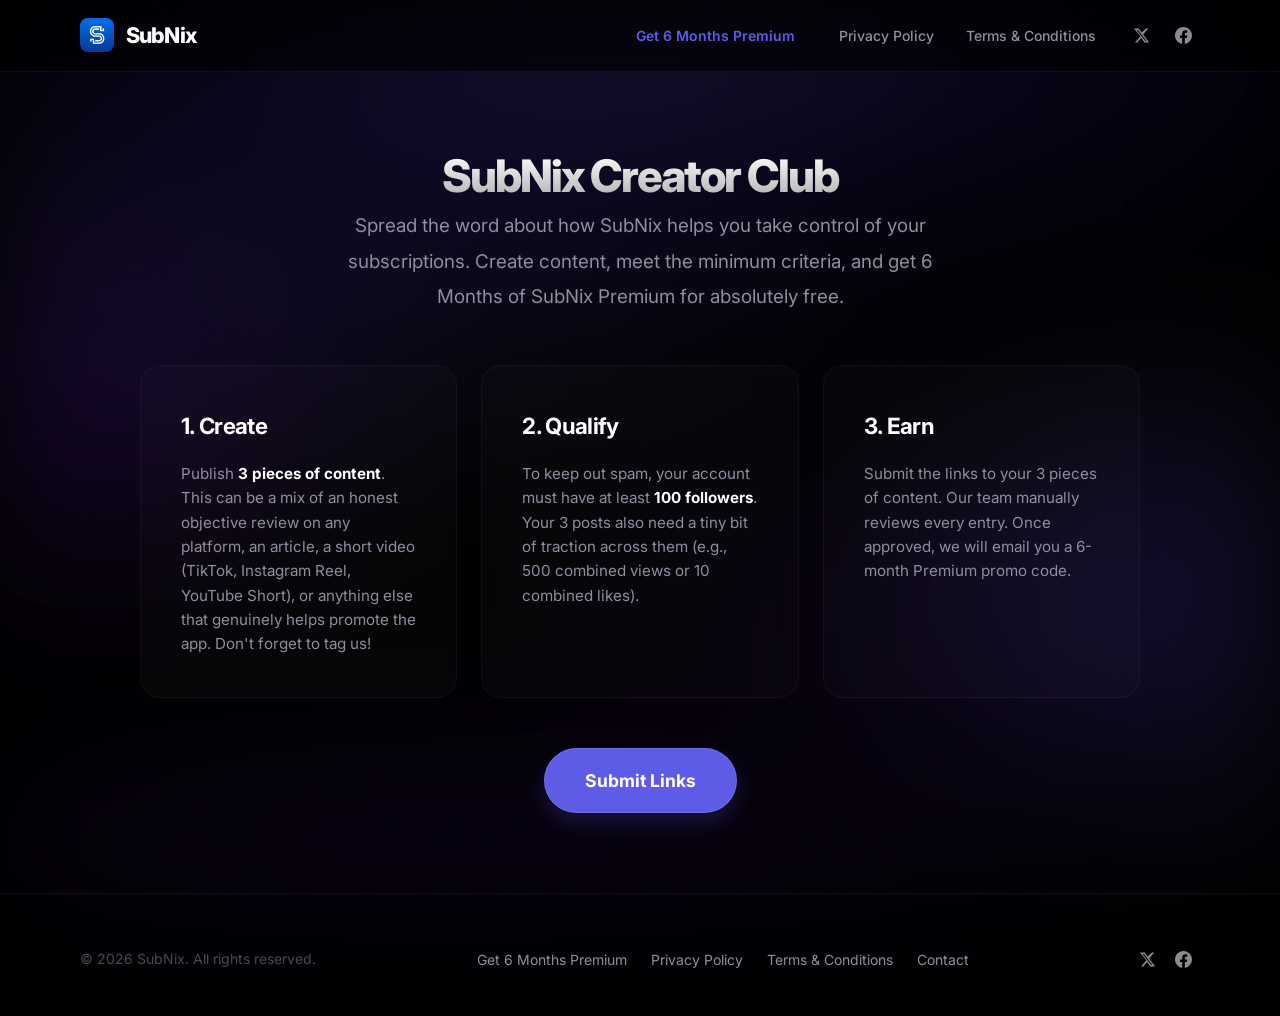
==== commit c5296b89: "Add files via upload" ====
--- a/creator-club.html
+++ b/creator-club.html
@@ -5,9 +5,9 @@
     <meta charset="UTF-8">
     <meta name="viewport" content="width=device-width, initial-scale=1.0">
     <meta name="referrer" content="strict-origin-when-cross-origin">
-    <title>Get 1 Year Premium Free - SubNix Creator Club</title>
+    <title>Get 6 Months Premium Free - SubNix Creator Club</title>
     <meta name="description"
-        content="Join the SubNix Creator Club. Create content about SubNix and earn 1 year of Premium for free.">
+        content="Join the SubNix Creator Club. Create content about SubNix and earn 6 Months of Premium for free.">
     <link rel="preconnect" href="https://fonts.googleapis.com">
     <link rel="preconnect" href="https://fonts.gstatic.com" crossorigin>
     <link href="https://fonts.googleapis.com/css2?family=Inter:wght@400;500;600;700;800&display=swap" rel="stylesheet">
@@ -100,9 +100,9 @@
     <link rel="icon" type="image/png" href="favicon.png">
     <link rel="apple-touch-icon" href="favicon.png">
 
-    <meta name="title" content="Get 1 Year Premium Free - SubNix Creator Club">
+    <meta name="title" content="Get 6 Months Premium Free - SubNix Creator Club">
     <meta name="description"
-        content="Join the SubNix Creator Club. Create content about SubNix and earn 1 year of Premium for free.">
+        content="Join the SubNix Creator Club. Create content about SubNix and earn 6 Months of Premium for free.">
 
     <meta property="og:type" content="website">
     <meta property="og:title" content="SubNix - Manage subscriptions. Save money.">
@@ -128,7 +128,7 @@
                 </a>
             </div>
             <nav class="nav-links">
-                <a href="creator-club.html" class="premium-nav-link">Get 1 Year Premium</a>
+                <a href="creator-club.html" class="premium-nav-link">Get 6 Months Premium</a>
                 <a href="privacy.html">Privacy Policy</a>
                 <a href="terms.html">Terms &amp; Conditions</a>
                 <div class="nav-social" style="display: flex; gap: 8px; align-items: center; margin-left: 10px;">
@@ -157,12 +157,13 @@
             <div class="creator-wrapper">
                 <!-- Hero -->
                 <div class="creator-hero">
-                    <h1 class="languages-title gradient-text">
+                    <h1 class="page-title">
                         SubNix Creator Club
                     </h1>
                     <p class="hero-subtitle" style="margin-bottom: 0;">
                         Spread the word about how SubNix helps you take control of your subscriptions.
-                        Create content, meet the minimum criteria, and get 1 Year of SubNix Premium for absolutely free.
+                        Create content, meet the minimum criteria, and get 6 Months of SubNix Premium for absolutely
+                        free.
                     </p>
                 </div>
 
@@ -171,28 +172,29 @@
                     <div class="steps-grid">
                         <div class="step-card">
                             <h3>1. Create</h3>
-                            <p>Make a high-quality TikTok, Instagram Reel, YouTube Short, or a detailed X (Twitter)
-                                thread
-                                showing how SubNix saves you money. Don't forget to tag us!</p>
+                            <p>Publish <strong>3 pieces of content</strong>. This can be a mix of an honest objective
+                                review on any platform, an article, a short video (TikTok, Instagram Reel, YouTube
+                                Short), or anything else that genuinely helps promote the app. Don't forget to tag us!
+                            </p>
                         </div>
                         <div class="step-card">
                             <h3>2. Qualify</h3>
-                            <p>To keep out spam, your account must have at least <strong>100 followers</strong>. Your
-                                post
-                                also needs a tiny bit of traction (e.g., 500 views or 10 likes).</p>
+                            <p>To keep out spam, your account must have at least <strong>100 followers</strong>. Your 3
+                                posts
+                                also need a tiny bit of traction across them (e.g., 500 combined views or 10 combined
+                                likes).</p>
                         </div>
                         <div class="step-card">
                             <h3>3. Earn</h3>
-                            <p>Submit the link to your post. Our team manually reviews every entry. Once approved, we
-                                will
-                                email you a 1-year Premium promo code.</p>
+                            <p>Submit the links to your 3 pieces of content. Our team manually reviews every entry. Once
+                                approved, we will email you a 6-month Premium promo code.</p>
                         </div>
                     </div>
                 </div>
 
                 <!-- CTA -->
                 <div class="creator-cta">
-                    <a href="#" class="btn-submit">Submit Your Content</a>
+                    <a href="mailto:support@subnix.xyz" class="btn-submit">Submit Links</a>
                 </div>
             </div>
         </div>
@@ -202,9 +204,10 @@
         <div class="container footer-content">
             <p class="footer-copy">&copy; 2026 SubNix. All rights reserved.</p>
             <nav class="footer-nav">
-                <a href="creator-club.html">Get 1 Year Premium</a>
+                <a href="creator-club.html">Get 6 Months Premium</a>
                 <a href="privacy.html">Privacy Policy</a>
                 <a href="terms.html">Terms &amp; Conditions</a>
+                <a href="mailto:support@subnix.xyz">Contact</a>
             </nav>
             <div class="social-links footer-social" aria-label="Follow us">
                 <a href="https://x.com/subnix_app" target="_blank" rel="noopener noreferrer" class="social-icon"
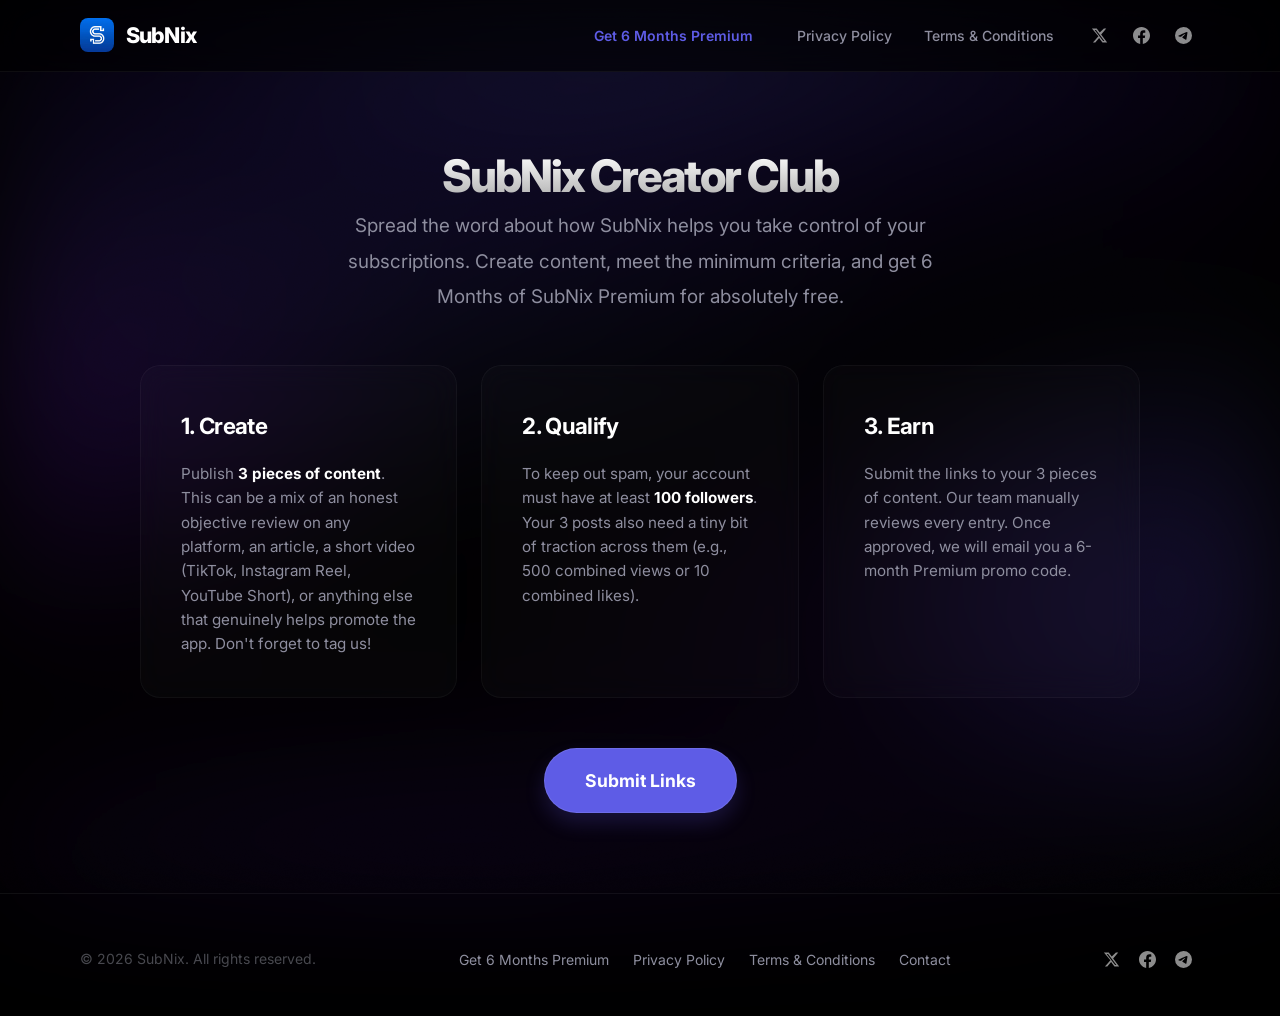
==== commit e0597e35: "Add files via upload" ====
--- a/creator-club.html
+++ b/creator-club.html
@@ -140,11 +140,20 @@
                                 d="M18.244 2.25h3.308l-7.227 8.26 8.502 11.24H16.17l-4.714-6.231-5.401 6.231H2.746l7.73-8.835L1.254 2.25H8.08l4.259 5.632 5.905-5.632zm-1.161 17.52h1.833L7.084 4.126H5.117z" />
                         </svg>
                     </a>
-                    <a href="#" class="social-icon" aria-label="Facebook" rel="noopener">
+                    <a href="https://www.facebook.com/profile.php?id=61583687126811" target="_blank"
+                        rel="noopener noreferrer" class="social-icon" aria-label="Facebook">
                         <svg xmlns="http://www.w3.org/2000/svg" viewBox="0 0 24 24" fill="currentColor"
                             aria-hidden="true">
                             <path
                                 d="M24 12.073c0-6.627-5.373-12-12-12s-12 5.373-12 12c0 5.99 4.388 10.954 10.125 11.854v-8.385H7.078v-3.47h3.047V9.43c0-3.007 1.792-4.669 4.533-4.669 1.312 0 2.686.235 2.686.235v2.953H15.83c-1.491 0-1.956.925-1.956 1.874v2.25h3.328l-.532 3.47h-2.796v8.385C19.612 23.027 24 18.062 24 12.073z" />
+                        </svg>
+                    </a>
+                    <a href="https://t.me/subnix_app" target="_blank" rel="noopener noreferrer" class="social-icon"
+                        aria-label="Telegram">
+                        <svg xmlns="http://www.w3.org/2000/svg" viewBox="0 0 24 24" fill="currentColor"
+                            aria-hidden="true">
+                            <path
+                                d="M11.944 0A12 12 0 0 0 0 12a12 12 0 0 0 12 12 12 12 0 0 0 12-12A12 12 0 0 0 12 0a12 12 0 0 0-.056 0zm4.962 7.224c.1-.002.321.023.465.14a.506.506 0 0 1 .171.325c.016.093.036.306.02.472-.18 1.898-.962 6.502-1.36 8.627-.168.9-.499 1.201-.82 1.23-.696.065-1.225-.46-1.9-.902-1.056-.693-1.653-1.124-2.678-1.8-1.185-.78-.417-1.21.258-1.91.177-.184 3.247-2.977 3.307-3.23.007-.032.014-.15-.056-.212s-.174-.041-.249-.024c-.106.024-1.793 1.14-5.061 3.345-.48.33-.913.49-1.302.48-.428-.008-1.252-.241-1.865-.44-.752-.245-1.349-.374-1.297-.789.027-.216.325-.437.888-.662 3.498-1.524 5.83-2.529 6.998-3.014 3.332-1.386 4.025-1.627 4.476-1.635z" />
                         </svg>
                     </a>
                 </div>
@@ -217,12 +226,20 @@
                             d="M18.244 2.25h3.308l-7.227 8.26 8.502 11.24H16.17l-4.714-6.231-5.401 6.231H2.746l7.73-8.835L1.254 2.25H8.08l4.259 5.632 5.905-5.632zm-1.161 17.52h1.833L7.084 4.126H5.117z" />
                     </svg>
                 </a>
-                <a href="#" class="social-icon" aria-label="Facebook" rel="noopener">
+                <a href="https://www.facebook.com/profile.php?id=61583687126811" target="_blank"
+                    rel="noopener noreferrer" class="social-icon" aria-label="Facebook">
                     <svg xmlns="http://www.w3.org/2000/svg" viewBox="0 0 24 24" fill="currentColor" aria-hidden="true">
                         <path
                             d="M24 12.073c0-6.627-5.373-12-12-12s-12 5.373-12 12c0 5.99 4.388 10.954 10.125 11.854v-8.385H7.078v-3.47h3.047V9.43c0-3.007 1.792-4.669 4.533-4.669 1.312 0 2.686.235 2.686.235v2.953H15.83c-1.491 0-1.956.925-1.956 1.874v2.25h3.328l-.532 3.47h-2.796v8.385C19.612 23.027 24 18.062 24 12.073z" />
                     </svg>
                 </a>
+                <a href="https://t.me/subnix_app" target="_blank" rel="noopener noreferrer" class="social-icon"
+                    aria-label="Telegram">
+                    <svg xmlns="http://www.w3.org/2000/svg" viewBox="0 0 24 24" fill="currentColor" aria-hidden="true">
+                        <path
+                            d="M11.944 0A12 12 0 0 0 0 12a12 12 0 0 0 12 12 12 12 0 0 0 12-12A12 12 0 0 0 12 0a12 12 0 0 0-.056 0zm4.962 7.224c.1-.002.321.023.465.14a.506.506 0 0 1 .171.325c.016.093.036.306.02.472-.18 1.898-.962 6.502-1.36 8.627-.168.9-.499 1.201-.82 1.23-.696.065-1.225-.46-1.9-.902-1.056-.693-1.653-1.124-2.678-1.8-1.185-.78-.417-1.21.258-1.91.177-.184 3.247-2.977 3.307-3.23.007-.032.014-.15-.056-.212s-.174-.041-.249-.024c-.106.024-1.793 1.14-5.061 3.345-.48.33-.913.49-1.302.48-.428-.008-1.252-.241-1.865-.44-.752-.245-1.349-.374-1.297-.789.027-.216.325-.437.888-.662 3.498-1.524 5.83-2.529 6.998-3.014 3.332-1.386 4.025-1.627 4.476-1.635z" />
+                    </svg>
+                </a>
             </div>
         </div>
     </footer>
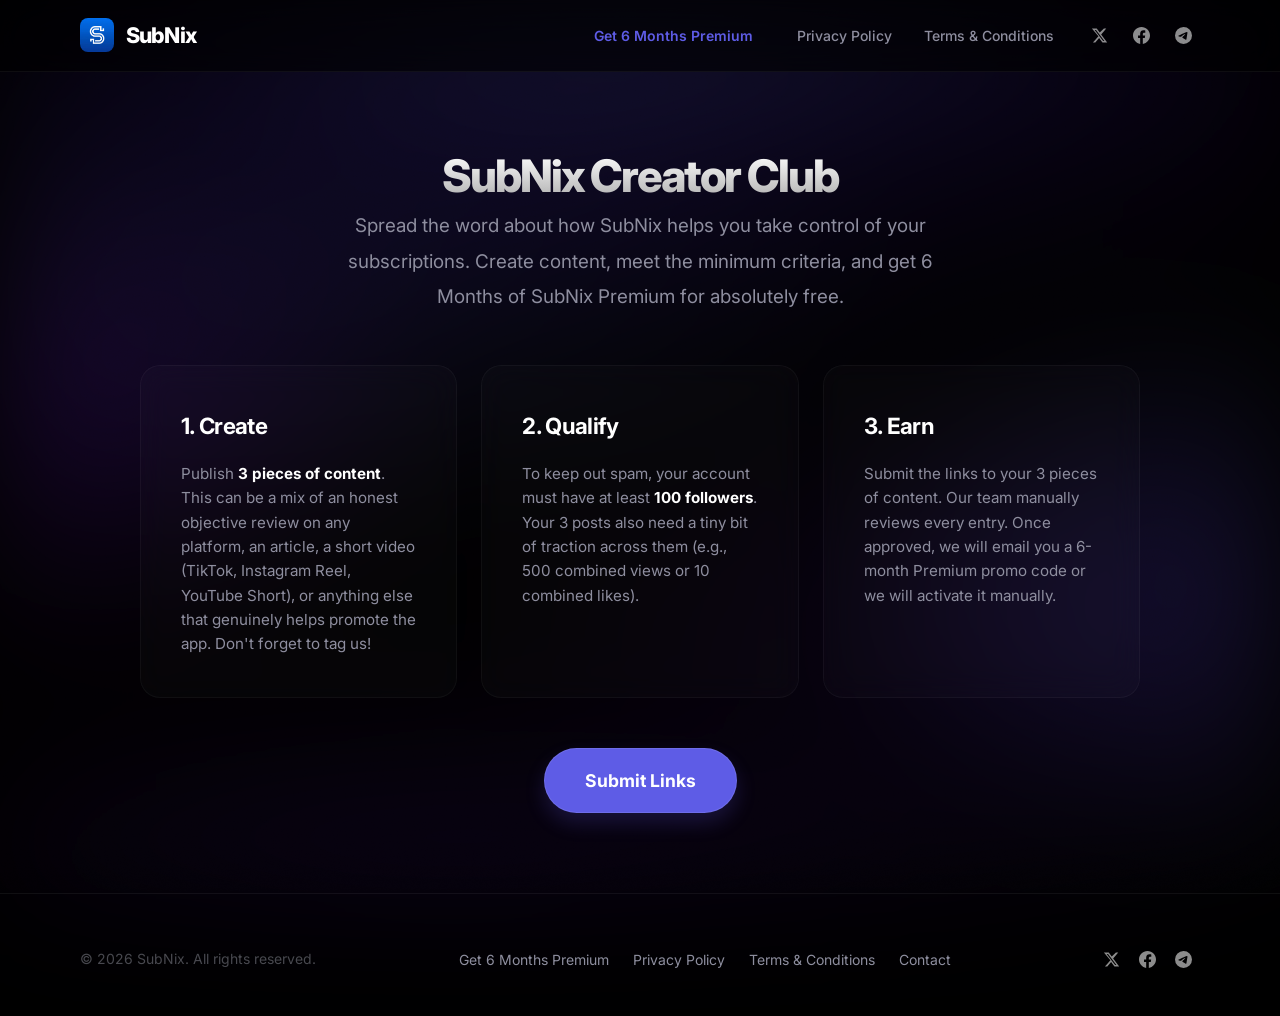
==== commit 856c3ed4: "Add files via upload" ====
--- a/creator-club.html
+++ b/creator-club.html
@@ -196,14 +196,15 @@
                         <div class="step-card">
                             <h3>3. Earn</h3>
                             <p>Submit the links to your 3 pieces of content. Our team manually reviews every entry. Once
-                                approved, we will email you a 6-month Premium promo code.</p>
+                                approved, we will email you a 6-month Premium promo code or we will activate it
+                                manually.</p>
                         </div>
                     </div>
                 </div>
 
                 <!-- CTA -->
                 <div class="creator-cta">
-                    <a href="mailto:support@subnix.xyz" class="btn-submit">Submit Links</a>
+                    <a href="https://forms.gle/tSwxj2bsGUd94uXb7" class="btn-submit">Submit Links</a>
                 </div>
             </div>
         </div>
